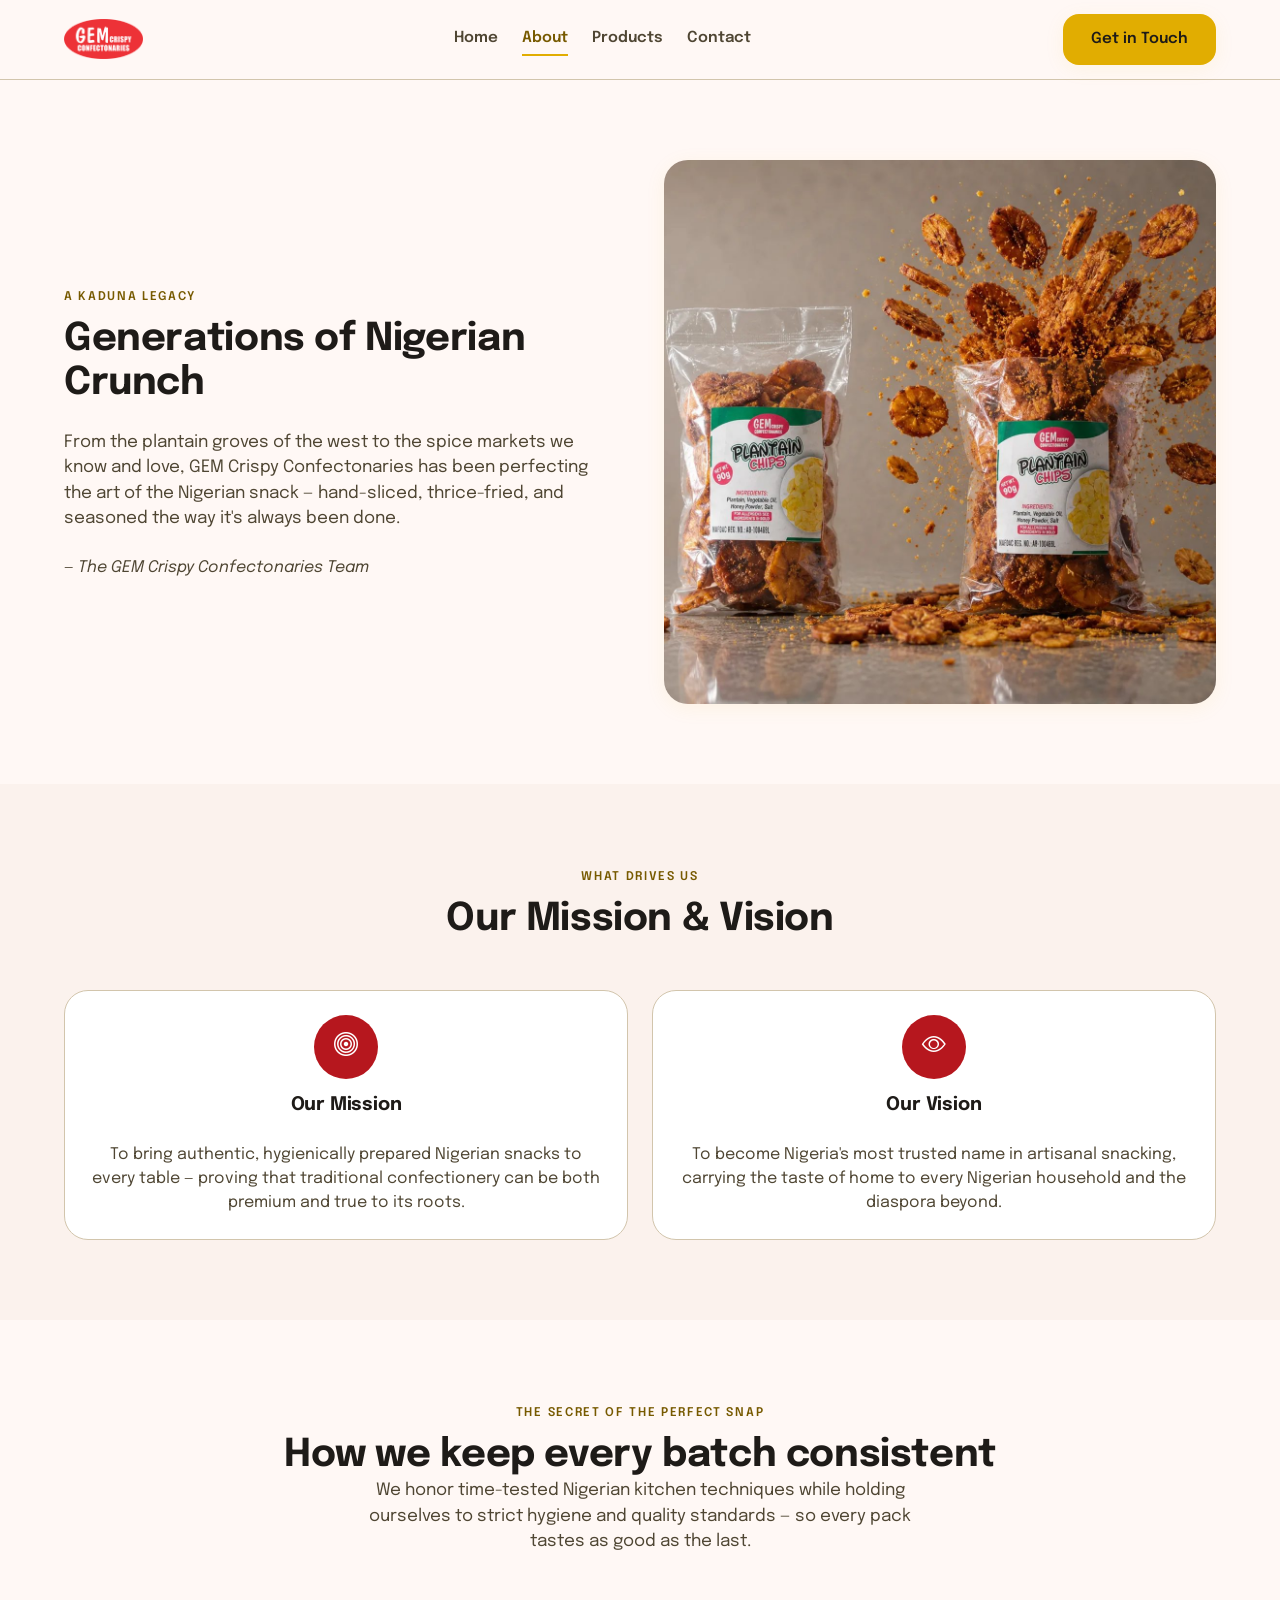
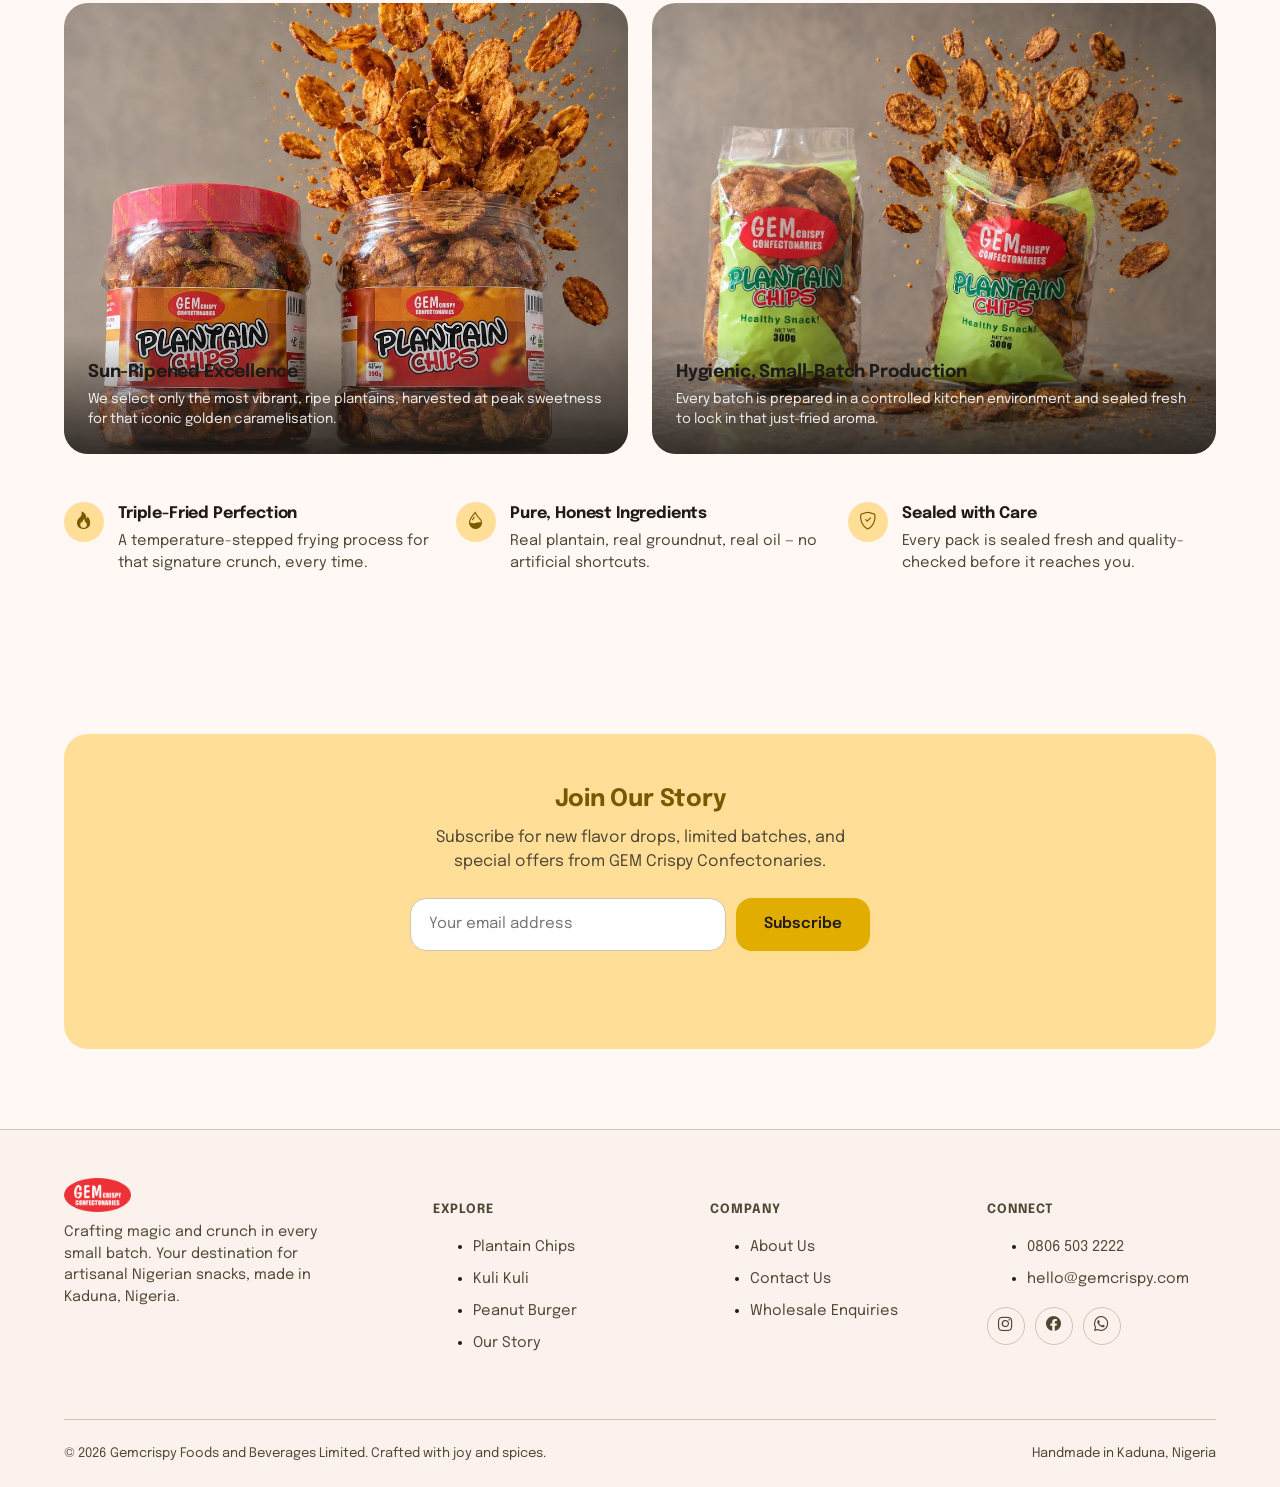
==== about.html @ a68d862b "Initial commit: GEM Crispy Confectonaries website" ====
<!DOCTYPE html>
<html lang="en">
<head>
<meta charset="UTF-8">
<meta name="viewport" content="width=device-width, initial-scale=1.0">
<title>About Us-GEM Crispy Confectonaries</title>
<meta name="description" content="Learn the story behind GEM Crispy Confectonaries — our heritage, our mission, and how we hand-craft authentic Nigerian snacks in Kaduna.">
<link rel="icon" type="image/png" sizes="32x32" href="assets/logo/favicon-32.png">
<link rel="icon" type="image/png" sizes="16x16" href="assets/logo/favicon-16.png">
<link rel="apple-touch-icon" sizes="180x180" href="assets/logo/favicon-180.png">
<link rel="stylesheet" href="https://cdn.jsdelivr.net/npm/bootstrap-icons@1.11.3/font/bootstrap-icons.min.css">
<link rel="stylesheet" href="css/styles.css">
</head>
<body>
<a href="#main" class="skip-link">Skip to content</a>

<!-- ============ HEADER ============ -->
<header class="site-header">
  <div class="container nav">
    <a href="index.html" class="nav-logo">
      <img src="assets/logo/gem-logo.png" alt="GEM Crispy Confectonaries logo">
      <span class="visually-hidden">GEM Crispy Confectonaries</span>
    </a>
    <nav class="nav-links" aria-label="Primary">
      <a href="index.html">Home</a>
      <a href="about.html" aria-current="page">About</a>
      <a href="products.html">Products</a>
      <a href="contact.html">Contact</a>
    </nav>
    <a href="contact.html" class="btn btn-primary nav-cta">Get in Touch</a>
    <button class="nav-toggle" data-nav-toggle aria-expanded="false" aria-controls="mobile-menu" aria-label="Open menu">
      <i class="bi bi-list" aria-hidden="true"></i>
    </button>
  </div>
  <div class="container">
    <nav class="mobile-menu" id="mobile-menu" data-mobile-menu aria-label="Mobile">
      <a href="index.html">Home</a>
      <a href="about.html" aria-current="page">About</a>
      <a href="products.html">Products</a>
      <a href="contact.html">Contact</a>
      <a href="contact.html" class="btn btn-primary btn-block">Get in Touch</a>
    </nav>
  </div>
</header>

<main id="main">

  <!-- ============ INTRO ============ -->
  <section>
    <div class="container two-col-media">
      <div>
        <p class="eyebrow">A Kaduna Legacy</p>
        <h1 class="section-title mb-md">Generations of Nigerian Crunch</h1>
        <p class="section-lead mb-md">From the plantain groves of the west to the spice markets we know and love, GEM Crispy Confectonaries has been perfecting the art of the Nigerian snack — hand-sliced, thrice-fried, and seasoned the way it's always been done.</p>
        <p style="font-style:italic; color:var(--color-text-variant);">— The GEM Crispy Confectonaries Team</p>
      </div>
      <img src="assets/products/plantain-chips-lifestyle.jpg" alt="GEM Plantain Chips packet styled with fresh plantain and kitchen ingredients" width="640" height="544" loading="lazy">
    </div>
  </section>

  <!-- ============ MISSION / VISION ============ -->
  <section class="bg-tint">
    <div class="container">
      <div class="section-header center mx-auto">
        <p class="eyebrow">What Drives Us</p>
        <h2 class="section-title">Our Mission &amp; Vision</h2>
      </div>
      <div class="grid grid-2">
        <div class="card" style="padding:var(--space-md); box-shadow:none;">
          <div class="badge-circle"><i class="bi bi-bullseye" aria-hidden="true"></i></div>
          <h3 class="text-center mb-md">Our Mission</h3>
          <p style="text-align:center; color:var(--color-text-variant);">To bring authentic, hygienically prepared Nigerian snacks to every table — proving that traditional confectionery can be both premium and true to its roots.</p>
        </div>
        <div class="card" style="padding:var(--space-md); box-shadow:none;">
          <div class="badge-circle"><i class="bi bi-eye" aria-hidden="true"></i></div>
          <h3 class="text-center mb-md">Our Vision</h3>
          <p style="text-align:center; color:var(--color-text-variant);">To become Nigeria's most trusted name in artisanal snacking, carrying the taste of home to every Nigerian household and the diaspora beyond.</p>
        </div>
      </div>
    </div>
  </section>

  <!-- ============ QUALITY / TRUST ============ -->
  <section>
    <div class="container">
      <div class="section-header center mx-auto">
        <p class="eyebrow">The Secret of the Perfect Snap</p>
        <h2 class="section-title">How we keep every batch consistent</h2>
        <p class="section-lead mx-auto">We honor time-tested Nigerian kitchen techniques while holding ourselves to strict hygiene and quality standards — so every pack tastes as good as the last.</p>
      </div>

      <div class="tile-grid">
        <div class="tile">
          <img src="assets/products/plantain-chips-family-jar-2.jpg" alt="Jar of GEM plantain chips" loading="lazy" width="500" height="400">
          <div class="tile-caption">
            <h4>Sun-Ripened Excellence</h4>
            <p>We select only the most vibrant, ripe plantains, harvested at peak sweetness for that iconic golden caramelisation.</p>
          </div>
        </div>
        <div class="tile">
          <img src="assets/products/plantain-chips-snack-pack-2.jpg" alt="Close-up of GEM plantain chips packaging" loading="lazy" width="500" height="400">
          <div class="tile-caption">
            <h4>Hygienic, Small-Batch Production</h4>
            <p>Every batch is prepared in a controlled kitchen environment and sealed fresh to lock in that just-fried aroma.</p>
          </div>
        </div>
      </div>

      <div class="grid grid-3 mt-lg">
        <div class="feature-item">
          <span class="feature-icon"><i class="bi bi-fire" aria-hidden="true"></i></span>
          <div>
            <h4>Triple-Fried Perfection</h4>
            <p>A temperature-stepped frying process for that signature crunch, every time.</p>
          </div>
        </div>
        <div class="feature-item">
          <span class="feature-icon"><i class="bi bi-droplet-half" aria-hidden="true"></i></span>
          <div>
            <h4>Pure, Honest Ingredients</h4>
            <p>Real plantain, real groundnut, real oil — no artificial shortcuts.</p>
          </div>
        </div>
        <div class="feature-item">
          <span class="feature-icon"><i class="bi bi-shield-check" aria-hidden="true"></i></span>
          <div>
            <h4>Sealed with Care</h4>
            <p>Every pack is sealed fresh and quality-checked before it reaches you.</p>
          </div>
        </div>
      </div>
    </div>
  </section>

  <!-- ============ NEWSLETTER ============ -->
  <section>
    <div class="newsletter-band">
      <h2>Join Our Story</h2>
      <p>Subscribe for new flavor drops, limited batches, and special offers from GEM Crispy Confectonaries.</p>
      <form class="newsletter-form" data-newsletter-form>
        <input type="email" class="field-input" placeholder="Your email address" required aria-label="Email address">
        <button type="submit" class="btn btn-primary">Subscribe</button>
      </form>
      <p class="form-note" data-form-note role="status" aria-live="polite"></p>
    </div>
  </section>

</main>

<!-- ============ FOOTER ============ -->
<footer class="site-footer">
  <div class="container">
    <div class="footer-grid">
      <div>
        <a href="index.html" class="footer-brand">
          <img src="assets/logo/gem-logo.png" alt="">
        </a>
        <p class="footer-desc">Crafting magic and crunch in every small batch. Your destination for artisanal Nigerian snacks, made in Kaduna, Nigeria.</p>
      </div>
      <div class="footer-col">
        <h5>Explore</h5>
        <ul>
          <li><a href="products.html">Plantain Chips</a></li>
          <li><a href="products.html">Kuli Kuli</a></li>
          <li><a href="products.html">Peanut Burger</a></li>
          <li><a href="about.html">Our Story</a></li>
        </ul>
      </div>
      <div class="footer-col">
        <h5>Company</h5>
        <ul>
          <li><a href="about.html">About Us</a></li>
          <li><a href="contact.html">Contact Us</a></li>
          <li><a href="contact.html">Wholesale Enquiries</a></li>
        </ul>
      </div>
      <div class="footer-col">
        <h5>Connect</h5>
        <ul>
          <li><a href="tel:08065032222">0806 503 2222</a></li>
          <li><a href="mailto:hello@gemcrispy.com">hello@gemcrispy.com</a></li>
        </ul>
        <div class="footer-socials">
          <a href="#" aria-label="Instagram"><i class="bi bi-instagram" aria-hidden="true"></i></a>
          <a href="#" aria-label="Facebook"><i class="bi bi-facebook" aria-hidden="true"></i></a>
          <a href="#" aria-label="WhatsApp"><i class="bi bi-whatsapp" aria-hidden="true"></i></a>
        </div>
      </div>
    </div>
    <div class="footer-bottom">
      <span>&copy; <span data-year>2026</span> Gemcrispy Foods and Beverages Limited. Crafted with joy and spices.</span>
      <span>Handmade in Kaduna, Nigeria</span>
    </div>
  </div>
</footer>

<script src="js/config.js"></script>
<script src="js/main.js"></script>
<script src="js/newsletter.js"></script>
</body>
</html>
---- css/styles.css ----
/* ============================================================
   GEM Crispy Confectionaries — Design System
   Font: Epilogue | Palette: Mustard / Rich Red / Warm Cream
   ============================================================ */

@import url('https://fonts.googleapis.com/css2?family=Epilogue:ital,wght@0,400;0,500;0,600;0,700;0,800;1,600&display=swap');

:root {
  /* Color tokens */
  --color-primary: #E1AD01;
  --color-primary-dark: #775A00;
  --color-primary-container: #FFDF98;
  --color-accent: #B6171E;
  --color-accent-dark: #93000A;
  --color-surface: #FFF8F5;
  --color-surface-dim: #E1D8D4;
  --color-surface-container-lowest: #FFFFFF;
  --color-surface-container-low: #FBF2ED;
  --color-surface-container: #F5ECE7;
  --color-surface-container-high: #EFE6E2;
  --color-text: #1E1B18;
  --color-text-variant: #4F4633;
  --color-outline: #817661;
  --color-outline-variant: #D2C5AC;
  --color-inverse-surface: #34302C;
  --color-inverse-on-surface: #F8EFEA;
  --color-error: #BA1A1A;
  --color-success: #2E7D32;

  /* Typography */
  --font-body: 'Epilogue', system-ui, -apple-system, sans-serif;

  /* Spacing (8px base scale) */
  --space-xs: 4px;
  --space-sm: 12px;
  --space-base: 8px;
  --space-md: 24px;
  --space-lg: 48px;
  --space-xl: 80px;
  --gutter: 24px;
  --margin-mobile: 16px;
  --margin-desktop: 64px;

  /* Radius */
  --radius-sm: 0.25rem;
  --radius: 0.5rem;
  --radius-md: 0.75rem;
  --radius-lg: 1rem;
  --radius-xl: 1.5rem;
  --radius-full: 9999px;

  /* Shadows */
  --shadow-1: 0 4px 20px rgba(225, 173, 1, 0.08);
  --shadow-2: 0 8px 30px rgba(30, 27, 24, 0.12);

  /* Layout */
  --max-width: 1280px;
}

/* ------------------------------------------------------------
   Reset
   ------------------------------------------------------------ */
*, *::before, *::after { box-sizing: border-box; }
html { scroll-behavior: smooth; }
body, h1, h2, h3, h4, p, figure, blockquote, dl, dd { margin: 0; }
ul[class], ol[class] { list-style: none; margin: 0; padding: 0; }
img, picture { max-width: 100%; display: block; }
input, button, textarea, select { font: inherit; color: inherit; }
button { cursor: pointer; }
a { color: inherit; text-decoration: none; }

@media (prefers-reduced-motion: reduce) {
  html { scroll-behavior: auto; }
  *, *::before, *::after {
    animation-duration: 0.01ms !important;
    animation-iteration-count: 1 !important;
    transition-duration: 0.01ms !important;
    scroll-behavior: auto !important;
  }
}

/* ------------------------------------------------------------
   Base
   ------------------------------------------------------------ */
body {
  font-family: var(--font-body);
  background: var(--color-surface);
  color: var(--color-text);
  line-height: 1.5;
  -webkit-font-smoothing: antialiased;
}

h1, h2, h3, h4 {
  font-family: var(--font-body);
  font-weight: 700;
  letter-spacing: -0.01em;
  color: var(--color-text);
}

.eyebrow {
  display: inline-block;
  font-size: 0.75rem;
  font-weight: 600;
  letter-spacing: 0.14em;
  text-transform: uppercase;
  color: var(--color-primary-dark);
  margin-bottom: var(--space-sm);
}

.section-title {
  font-size: clamp(1.75rem, 3vw, 2.5rem);
  line-height: 1.15;
}

.section-lead {
  font-size: 1.0625rem;
  color: var(--color-text-variant);
  max-width: 60ch;
}

.container {
  width: 100%;
  max-width: var(--max-width);
  margin-inline: auto;
  padding-inline: var(--margin-mobile);
}

@media (min-width: 900px) {
  .container { padding-inline: var(--margin-desktop); }
}

section {
  padding-block: var(--space-xl);
}

/* Skip link for keyboard users */
.skip-link {
  position: absolute;
  left: -9999px;
  top: 0;
  background: var(--color-text);
  color: #fff;
  padding: 12px 20px;
  z-index: 1000;
  border-radius: 0 0 var(--radius) 0;
}
.skip-link:focus {
  left: 0;
}

:focus-visible {
  outline: 3px solid var(--color-primary-dark);
  outline-offset: 2px;
}

/* ------------------------------------------------------------
   Buttons
   ------------------------------------------------------------ */
.btn {
  display: inline-flex;
  align-items: center;
  justify-content: center;
  gap: 8px;
  padding: 14px 28px;
  border-radius: var(--radius-lg);
  font-weight: 600;
  font-size: 0.95rem;
  border: none;
  transition: transform 0.15s ease, box-shadow 0.15s ease, background-color 0.15s ease;
  white-space: nowrap;
}
.btn:hover { transform: translateY(-2px); }
.btn:active { transform: translateY(0); }

.btn-primary {
  background: var(--color-primary);
  color: var(--color-text);
  box-shadow: var(--shadow-1);
}
.btn-primary:hover { box-shadow: 0 8px 24px rgba(225, 173, 1, 0.28); }

.btn-accent {
  background: var(--color-accent);
  color: #fff;
}
.btn-accent:hover { box-shadow: 0 8px 24px rgba(182, 23, 30, 0.28); }

.btn-outline {
  background: transparent;
  color: var(--color-text);
  border: 1.5px solid var(--color-outline-variant);
}
.btn-outline:hover { border-color: var(--color-primary-dark); background: var(--color-surface-container-low); }

.btn-block { width: 100%; }
.btn[disabled] { opacity: 0.6; cursor: not-allowed; transform: none !important; }

/* ------------------------------------------------------------
   Header / Navigation
   ------------------------------------------------------------ */
.site-header {
  position: sticky;
  top: 0;
  z-index: 100;
  background: rgba(255, 248, 245, 0.92);
  backdrop-filter: blur(8px);
  border-bottom: 1px solid var(--color-outline-variant);
}

.nav {
  display: flex;
  align-items: center;
  justify-content: space-between;
  padding-block: 14px;
}

.nav-logo {
  display: flex;
  align-items: center;
  gap: 10px;
  font-weight: 800;
  font-size: 1.15rem;
}
.nav-logo img { height: 40px; width: auto; }

.nav-links {
  display: none;
  align-items: center;
  gap: var(--space-md);
}

.nav-links a {
  font-weight: 600;
  font-size: 0.95rem;
  color: var(--color-text-variant);
  padding-block: 4px;
  border-bottom: 2px solid transparent;
  transition: color 0.15s ease, border-color 0.15s ease;
}
.nav-links a:hover,
.nav-links a[aria-current="page"] {
  color: var(--color-primary-dark);
  border-color: var(--color-primary);
}

.nav-cta { display: none; }

.nav-toggle {
  display: inline-flex;
  align-items: center;
  justify-content: center;
  width: 44px;
  height: 44px;
  border-radius: var(--radius);
  border: 1px solid var(--color-outline-variant);
  background: var(--color-surface-container-lowest);
  font-size: 1.25rem;
}

@media (min-width: 900px) {
  .nav-links { display: flex; }
  .nav-cta { display: inline-flex; }
  .nav-toggle { display: none; }
}

.mobile-menu {
  display: none;
  flex-direction: column;
  gap: 2px;
  padding-block: var(--space-sm);
  border-top: 1px solid var(--color-outline-variant);
}
.mobile-menu.is-open { display: flex; }
.mobile-menu a {
  padding: 12px 4px;
  font-weight: 600;
  color: var(--color-text-variant);
  border-bottom: 1px solid var(--color-surface-container-high);
}
.mobile-menu a[aria-current="page"] { color: var(--color-primary-dark); }
.mobile-menu .btn { margin-top: var(--space-sm); }

@media (min-width: 900px) {
  .mobile-menu { display: none !important; }
}

/* ------------------------------------------------------------
   Hero
   ------------------------------------------------------------ */
.hero {
  background: var(--color-primary);
  padding-block: var(--space-xl);
  overflow: hidden;
}

.hero-grid {
  display: grid;
  gap: var(--space-lg);
  align-items: center;
}

@media (min-width: 900px) {
  .hero-grid { grid-template-columns: 1fr 1fr; }
}

.hero-eyebrow {
  font-size: 0.75rem;
  font-weight: 700;
  letter-spacing: 0.14em;
  text-transform: uppercase;
  color: var(--color-text);
  opacity: 0.7;
  margin-bottom: var(--space-sm);
}

.hero h1 {
  font-size: clamp(2.25rem, 5vw, 3.25rem);
  line-height: 1.1;
  margin-bottom: var(--space-md);
}

.hero h1 em {
  font-style: italic;
  color: var(--color-accent);
}

.hero p {
  font-size: 1.05rem;
  color: var(--color-text);
  opacity: 0.85;
  max-width: 46ch;
  margin-bottom: var(--space-md);
}

.hero-actions {
  display: flex;
  flex-wrap: wrap;
  gap: 14px;
}

.hero-image-wrap {
  position: relative;
  border-radius: var(--radius-xl);
  overflow: hidden;
  box-shadow: var(--shadow-2);
}
.hero-image-wrap img { width: 100%; height: 100%; object-fit: cover; aspect-ratio: 4/3.2; transition: opacity 0.35s ease; }

.hero-badge {
  position: absolute;
  bottom: var(--space-md);
  left: var(--space-md);
  background: rgba(255,248,245,0.95);
  padding: 10px 16px;
  border-radius: var(--radius);
  font-size: 0.8rem;
  font-weight: 600;
}
.hero-badge span { display: block; }
.hero-badge [data-hero-badge-eyebrow] { font-size: 0.65rem; text-transform: uppercase; letter-spacing: 0.08em; color: var(--color-accent); font-weight: 700; margin-bottom: 2px; }
.hero-badge [data-hero-badge-title] { transition: opacity 0.2s ease; }

.hero-dots {
  position: absolute;
  bottom: var(--space-md);
  right: var(--space-md);
  display: flex;
  gap: 6px;
}
.hero-dots .carousel-dot { background: rgba(255,248,245,0.55); }
.hero-dots .carousel-dot:hover { background: rgba(255,248,245,0.85); }
.hero-dots .carousel-dot.is-active { background: var(--color-surface-container-lowest); transform: scale(1.3); }

/* Page header (for non-home pages) */
.page-hero {
  background: var(--color-surface-container-low);
  text-align: center;
  padding-block: var(--space-xl) var(--space-lg);
}
.page-hero .eyebrow { display: block; }
.page-hero h1 { font-size: clamp(2rem, 4vw, 3rem); margin-bottom: var(--space-sm); }
.page-hero p { max-width: 60ch; margin-inline: auto; color: var(--color-text-variant); font-size: 1.05rem; }

.page-hero.hero-tinted {
  background: var(--color-primary);
}
.page-hero.hero-tinted h1, .page-hero.hero-tinted p { color: var(--color-text); }
.page-hero.hero-tinted .eyebrow { color: var(--color-inverse-surface); opacity: 0.7; }

/* ------------------------------------------------------------
   Cards — Products / Features
   ------------------------------------------------------------ */
.grid {
  display: grid;
  gap: var(--gutter);
}
.grid-3 { grid-template-columns: repeat(1, 1fr); }
.grid-2 { grid-template-columns: repeat(1, 1fr); }
@media (min-width: 700px) {
  .grid-3 { grid-template-columns: repeat(2, 1fr); }
  .grid-2 { grid-template-columns: repeat(2, 1fr); }
}
@media (min-width: 980px) {
  .grid-3 { grid-template-columns: repeat(3, 1fr); }
}

.card {
  background: var(--color-surface-container-lowest);
  border: 1px solid var(--color-outline-variant);
  border-radius: var(--radius-xl);
  overflow: hidden;
  box-shadow: var(--shadow-1);
  display: flex;
  flex-direction: column;
  transition: transform 0.2s ease, box-shadow 0.2s ease;
}
.card:hover { transform: translateY(-4px); box-shadow: var(--shadow-2); }

.card-media {
  position: relative;
  aspect-ratio: 4/3;
  overflow: hidden;
  background: var(--color-surface-container);
}
.card-media img { width: 100%; height: 100%; object-fit: cover; }

.card-tag {
  position: absolute;
  top: 14px;
  left: 14px;
  background: var(--color-accent);
  color: #fff;
  font-size: 0.65rem;
  font-weight: 700;
  letter-spacing: 0.06em;
  text-transform: uppercase;
  padding: 6px 12px;
  border-radius: var(--radius-full);
}

.card-body {
  padding: var(--space-md);
  display: flex;
  flex-direction: column;
  gap: 8px;
  flex: 1;
}
.card-body h3 { font-size: 1.15rem; }
.card-body p { color: var(--color-text-variant); font-size: 0.95rem; flex: 1; }

.card-footer {
  display: flex;
  align-items: center;
  justify-content: space-between;
  margin-top: 8px;
}
.card-weight {
  font-size: 0.75rem;
  font-weight: 700;
  letter-spacing: 0.05em;
  text-transform: uppercase;
  color: var(--color-primary-dark);
  background: var(--color-primary-container);
  padding: 4px 10px;
  border-radius: var(--radius-full);
}

/* Filter chips (Products page) */
.chip-row {
  display: flex;
  flex-wrap: wrap;
  gap: 10px;
}
.chip {
  padding: 10px 18px;
  border-radius: var(--radius-full);
  border: 1px solid var(--color-outline-variant);
  background: var(--color-surface-container-lowest);
  font-weight: 600;
  font-size: 0.85rem;
  color: var(--color-text-variant);
  transition: background 0.15s ease, color 0.15s ease, border-color 0.15s ease;
}
.chip:hover { border-color: var(--color-primary-dark); }
.chip.is-active {
  background: var(--color-primary-dark);
  color: #fff;
  border-color: var(--color-primary-dark);
}

/* Feature list (About page) */
.feature-list {
  display: grid;
  gap: var(--space-md);
}
.feature-item {
  display: flex;
  gap: 14px;
}
.feature-icon {
  flex-shrink: 0;
  width: 40px;
  height: 40px;
  border-radius: 50%;
  background: var(--color-primary-container);
  color: var(--color-primary-dark);
  display: flex;
  align-items: center;
  justify-content: center;
  font-size: 1.1rem;
}
.feature-item h4 { font-size: 1rem; margin-bottom: 4px; }
.feature-item p { font-size: 0.92rem; color: var(--color-text-variant); }

/* Custom golden bullets */
.gold-list { display: grid; gap: 10px; }
.gold-list li { display: flex; align-items: flex-start; gap: 12px; font-size: 0.95rem; color: var(--color-text-variant); }
.gold-list li::before {
  content: '';
  flex-shrink: 0;
  width: 8px;
  height: 8px;
  margin-top: 8px;
  border-radius: 50%;
  background: var(--color-primary);
}

/* ------------------------------------------------------------
   Testimonials
   ------------------------------------------------------------ */
.testimonial-grid {
  display: grid;
  gap: var(--space-md);
  align-items: center;
}
@media (min-width: 900px) {
  .testimonial-grid { grid-template-columns: 1fr 1.2fr 1fr; }
}
.testimonial-card {
  background: var(--color-surface-container-low);
  border-radius: var(--radius-xl);
  padding: var(--space-md);
}
.testimonial-card.is-featured {
  background: var(--color-accent);
  color: #fff;
  padding: var(--space-lg) var(--space-md);
  font-size: 1.15rem;
  font-weight: 600;
  line-height: 1.4;
}
.testimonial-card.is-featured .quote-mark { font-size: 2rem; opacity: 0.6; display: block; margin-bottom: 8px; }
.stars { color: var(--color-primary); letter-spacing: 2px; margin-bottom: 10px; }
.testimonial-author { display: flex; align-items: center; gap: 10px; margin-top: var(--space-md); }
.avatar-dot { width: 34px; height: 34px; border-radius: 50%; background: var(--color-primary-container); }
.testimonial-author strong { display: block; font-size: 0.9rem; }
.testimonial-author span { font-size: 0.8rem; opacity: 0.75; }

/* ------------------------------------------------------------
   Newsletter band
   ------------------------------------------------------------ */
.newsletter-band {
  background: var(--color-primary-container);
  border-radius: var(--radius-xl);
  padding: var(--space-lg) var(--space-md);
  text-align: center;
  margin-inline: var(--margin-mobile);
}
@media (min-width: 900px) {
  .newsletter-band { margin-inline: var(--margin-desktop); }
}
.newsletter-band h2 { color: var(--color-primary-dark); margin-bottom: 8px; }
.newsletter-band p { color: var(--color-text-variant); max-width: 50ch; margin-inline: auto; margin-bottom: var(--space-md); }

.newsletter-form {
  display: flex;
  flex-direction: column;
  gap: 10px;
  max-width: 460px;
  margin-inline: auto;
}
@media (min-width: 560px) {
  .newsletter-form { flex-direction: row; }
}

.field-input {
  width: 100%;
  padding: 14px 18px;
  border-radius: var(--radius-lg);
  border: 1px solid var(--color-outline-variant);
  background: var(--color-surface-container-lowest);
  font-size: 0.95rem;
}
.field-input:focus-visible { outline: 2px solid var(--color-primary-dark); }

.form-note {
  margin-top: 10px;
  font-size: 0.85rem;
  min-height: 1.2em;
}
.form-note.is-success { color: var(--color-success); }
.form-note.is-error { color: var(--color-error); }

/* ------------------------------------------------------------
   Forms — Contact / Enquiry
   ------------------------------------------------------------ */
.form-card {
  background: var(--color-surface-container-lowest);
  border: 1px solid var(--color-outline-variant);
  border-radius: var(--radius-xl);
  padding: var(--space-md);
  box-shadow: var(--shadow-1);
}

.form-grid {
  display: grid;
  gap: var(--space-md);
}
@media (min-width: 640px) {
  .form-grid.two-col { grid-template-columns: 1fr 1fr; }
}

.field {
  display: flex;
  flex-direction: column;
  gap: 6px;
}
.field label {
  font-size: 0.85rem;
  font-weight: 600;
  color: var(--color-text-variant);
}
.field textarea {
  padding: 14px 18px;
  border-radius: var(--radius);
  border: 1px solid var(--color-outline-variant);
  background: var(--color-surface-container-lowest);
  min-height: 140px;
  resize: vertical;
  font-size: 0.95rem;
}
.field input,
.field select {
  padding: 14px 18px;
  border-radius: var(--radius);
  border: 1px solid var(--color-outline-variant);
  background: var(--color-surface-container-lowest);
  font-size: 0.95rem;
}
.field input:focus-visible,
.field select:focus-visible,
.field textarea:focus-visible {
  outline: 2px solid var(--color-primary);
  outline-offset: 1px;
}
.field-error {
  font-size: 0.8rem;
  color: var(--color-error);
  min-height: 1.1em;
}

/* ------------------------------------------------------------
   Contact info list
   ------------------------------------------------------------ */
.info-block { display: flex; flex-direction: column; gap: var(--space-md); }
.info-row { display: flex; gap: 14px; align-items: flex-start; }
.info-icon {
  flex-shrink: 0;
  width: 44px;
  height: 44px;
  border-radius: 50%;
  background: var(--color-primary);
  color: var(--color-text);
  display: flex;
  align-items: center;
  justify-content: center;
  font-size: 1.15rem;
}
.info-row h4 { font-size: 0.8rem; text-transform: uppercase; letter-spacing: 0.06em; color: var(--color-text-variant); margin-bottom: 4px; }
.info-row p, .info-row a { font-weight: 700; font-size: 1rem; }

#map {
  width: 100%;
  height: 340px;
  border-radius: var(--radius-xl);
  border: 1px solid var(--color-outline-variant);
  z-index: 0;
}

/* ------------------------------------------------------------
   Footer
   ------------------------------------------------------------ */
.site-footer {
  background: var(--color-surface-container-low);
  border-top: 1px solid var(--color-outline-variant);
  padding-block: var(--space-lg) var(--space-md);
}
.footer-grid {
  display: grid;
  gap: var(--space-lg);
}
@media (min-width: 720px) {
  .footer-grid { grid-template-columns: 1.4fr 1fr 1fr 1fr; }
}
.footer-brand { display: flex; align-items: center; gap: 10px; font-weight: 800; margin-bottom: 10px; }
.footer-brand img { height: 34px; }
.footer-col h5 { font-size: 0.8rem; text-transform: uppercase; letter-spacing: 0.08em; color: var(--color-text-variant); margin-bottom: var(--space-sm); }
.footer-col ul { display: grid; gap: 8px; }
.footer-col a { font-size: 0.92rem; color: var(--color-text-variant); }
.footer-col a:hover { color: var(--color-primary-dark); }
.footer-desc { font-size: 0.9rem; color: var(--color-text-variant); max-width: 32ch; }
.footer-socials { display: flex; gap: 10px; margin-top: var(--space-sm); }
.footer-socials a {
  width: 38px; height: 38px;
  display: flex; align-items: center; justify-content: center;
  border-radius: 50%;
  border: 1px solid var(--color-outline-variant);
}
.footer-socials a:hover { background: var(--color-primary-container); border-color: var(--color-primary-dark); }
.footer-bottom {
  border-top: 1px solid var(--color-outline-variant);
  margin-top: var(--space-lg);
  padding-top: var(--space-md);
  display: flex;
  flex-wrap: wrap;
  gap: 10px;
  justify-content: space-between;
  font-size: 0.82rem;
  color: var(--color-text-variant);
}

/* ------------------------------------------------------------
   Utility
   ------------------------------------------------------------ */
.text-center { text-align: center; }
.mx-auto { margin-inline: auto; }
.mt-lg { margin-top: var(--space-lg); }
.mb-md { margin-bottom: var(--space-md); }
.stack-md { display: grid; gap: var(--space-md); }
.stack-sm { display: grid; gap: var(--space-sm); }
.visually-hidden {
  position: absolute !important;
  width: 1px; height: 1px;
  overflow: hidden;
  clip: rect(0 0 0 0);
  white-space: nowrap;
}

.section-header { max-width: 720px; margin-bottom: var(--space-lg); }
.section-header.center { margin-inline: auto; text-align: center; }
.section-header-split {
  display: flex;
  flex-wrap: wrap;
  gap: var(--space-md);
  justify-content: space-between;
  align-items: flex-end;
  margin-bottom: var(--space-lg);
}

.bg-tint { background: var(--color-surface-container-low); }
.bg-accent-soft { background: var(--color-surface-container); }

.two-col-media {
  display: grid;
  gap: var(--space-md);
}
@media (min-width: 860px) {
  .two-col-media { grid-template-columns: 1fr 1fr; align-items: center; gap: var(--space-lg); }
}
.two-col-media img {
  border-radius: var(--radius-xl);
  box-shadow: var(--shadow-1);
  width: 100%;
  aspect-ratio: 4/3.4;
  object-fit: cover;
}
.two-col-media.reverse { direction: rtl; }
.two-col-media.reverse > * { direction: ltr; }

.tile-grid {
  display: grid;
  gap: var(--space-md);
}
@media (min-width: 720px) {
  .tile-grid { grid-template-columns: repeat(2, 1fr); }
}
.tile {
  position: relative;
  border-radius: var(--radius-xl);
  overflow: hidden;
  aspect-ratio: 5/4;
}
.tile img { width: 100%; height: 100%; object-fit: cover; }
.tile-caption {
  position: absolute;
  inset: auto 0 0 0;
  padding: var(--space-md);
  background: linear-gradient(0deg, rgba(30,27,24,0.82), rgba(30,27,24,0));
  color: #fff;
}
.tile-caption h4 { font-size: 1.1rem; margin-bottom: 4px; }
.tile-caption p { font-size: 0.85rem; opacity: 0.9; }

/* ------------------------------------------------------------
   Product Carousel (Home page)
   ------------------------------------------------------------ */
.carousel {
  position: relative;
}

.carousel-viewport {
  overflow: hidden;
  border-radius: var(--radius-xl);
}

.carousel-track {
  display: flex;
  will-change: transform;
  transition: transform 0.5s cubic-bezier(0.4, 0.0, 0.2, 1);
}

.carousel-slide {
  flex: 0 0 100%;
  min-width: 0;
  padding-right: var(--gutter);
}

@media (min-width: 700px) {
  .carousel-slide { flex: 0 0 50%; }
}
@media (min-width: 980px) {
  .carousel-slide { flex: 0 0 33.3333%; }
}

.carousel-slide .card { height: 100%; }

.carousel-controls {
  display: flex;
  align-items: center;
  justify-content: center;
  gap: var(--space-md);
  margin-top: var(--space-md);
}

.carousel-btn {
  display: inline-flex;
  align-items: center;
  justify-content: center;
  width: 46px;
  height: 46px;
  border-radius: 50%;
  border: 1px solid var(--color-outline-variant);
  background: var(--color-surface-container-lowest);
  font-size: 1.1rem;
  color: var(--color-text);
  transition: background 0.15s ease, border-color 0.15s ease, transform 0.15s ease;
  flex-shrink: 0;
}
.carousel-btn:hover {
  background: var(--color-primary);
  border-color: var(--color-primary);
  transform: translateY(-1px);
}

.carousel-dots {
  display: flex;
  align-items: center;
  gap: 8px;
}

.carousel-dot {
  width: 9px;
  height: 9px;
  border-radius: 50%;
  background: var(--color-outline-variant);
  border: none;
  padding: 0;
  transition: background 0.2s ease, transform 0.2s ease;
}
.carousel-dot:hover { background: var(--color-primary-dark); }
.carousel-dot.is-active {
  background: var(--color-primary-dark);
  transform: scale(1.3);
}

.badge-circle {
  width: 64px; height: 64px;
  border-radius: 50%;
  background: var(--color-accent);
  color: #fff;
  display: flex; align-items: center; justify-content: center;
  font-size: 1.5rem;
  margin-inline: auto;
  margin-bottom: var(--space-sm);
}
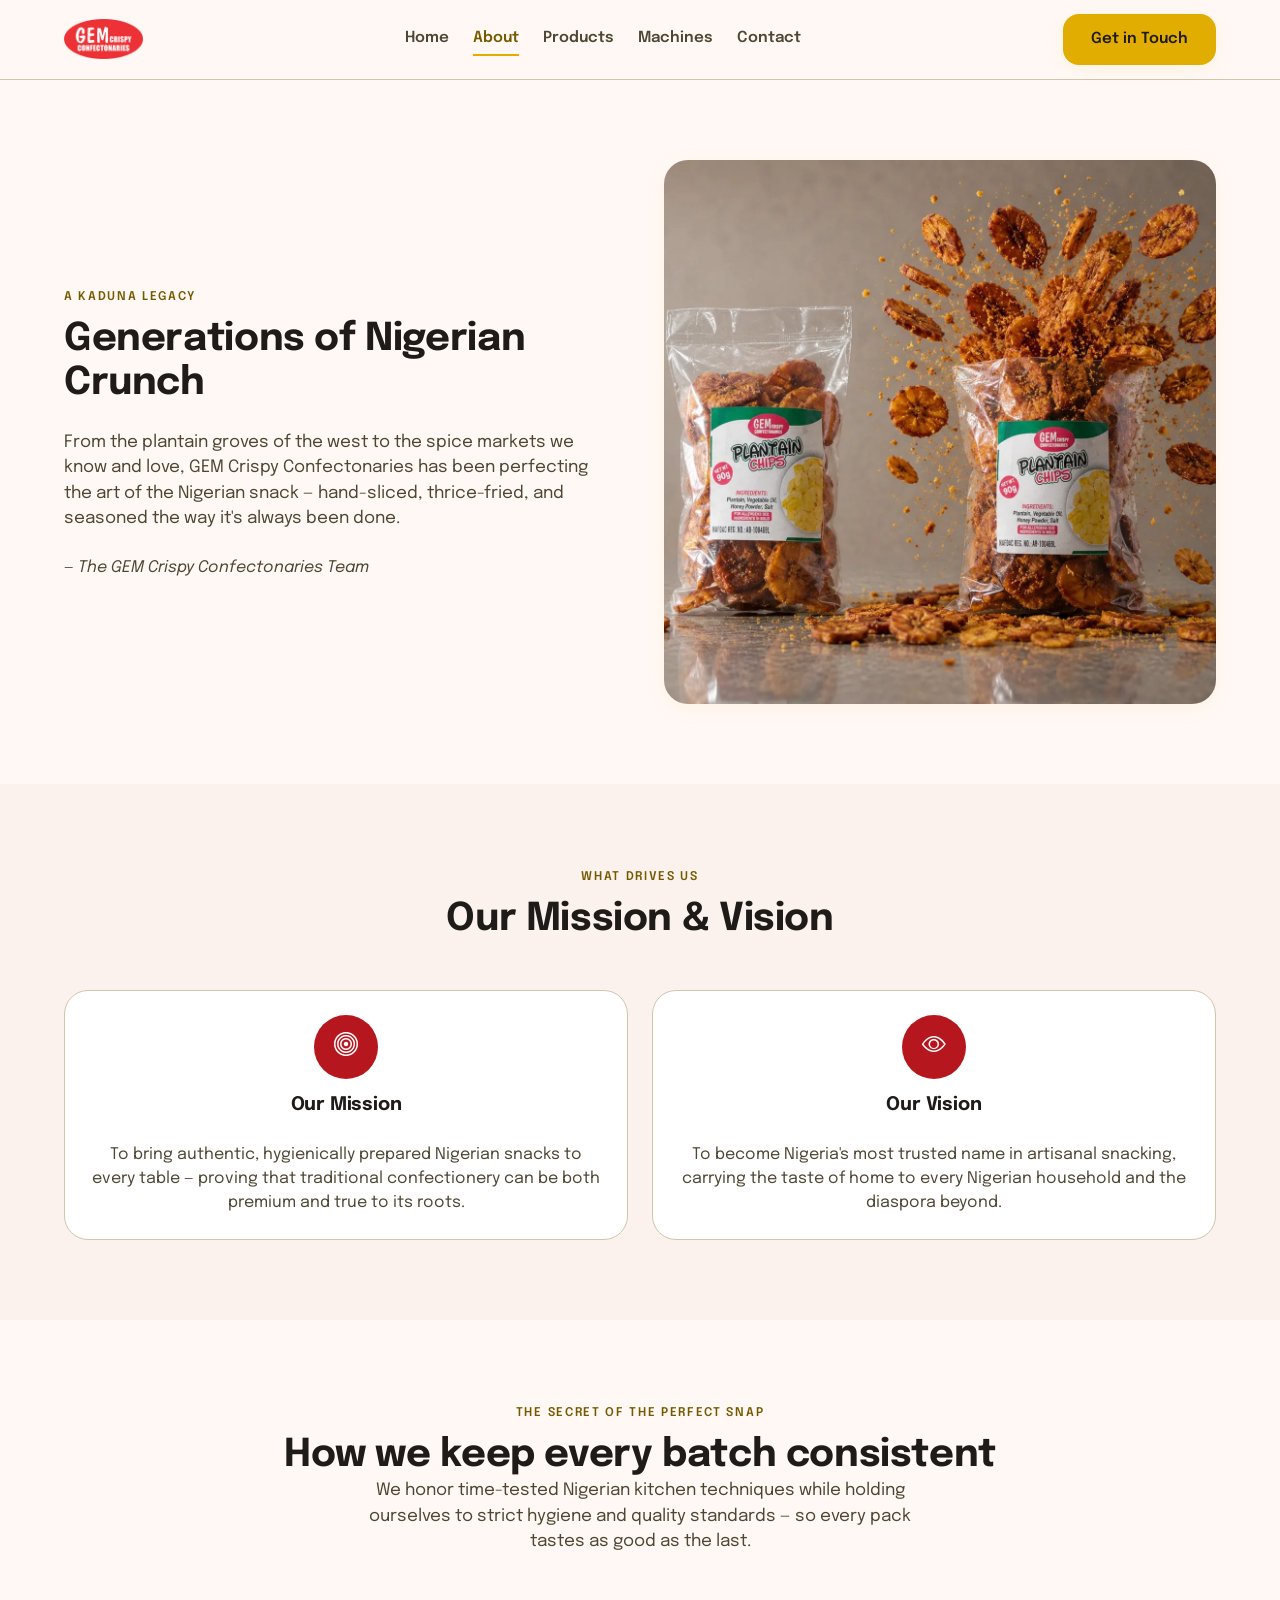
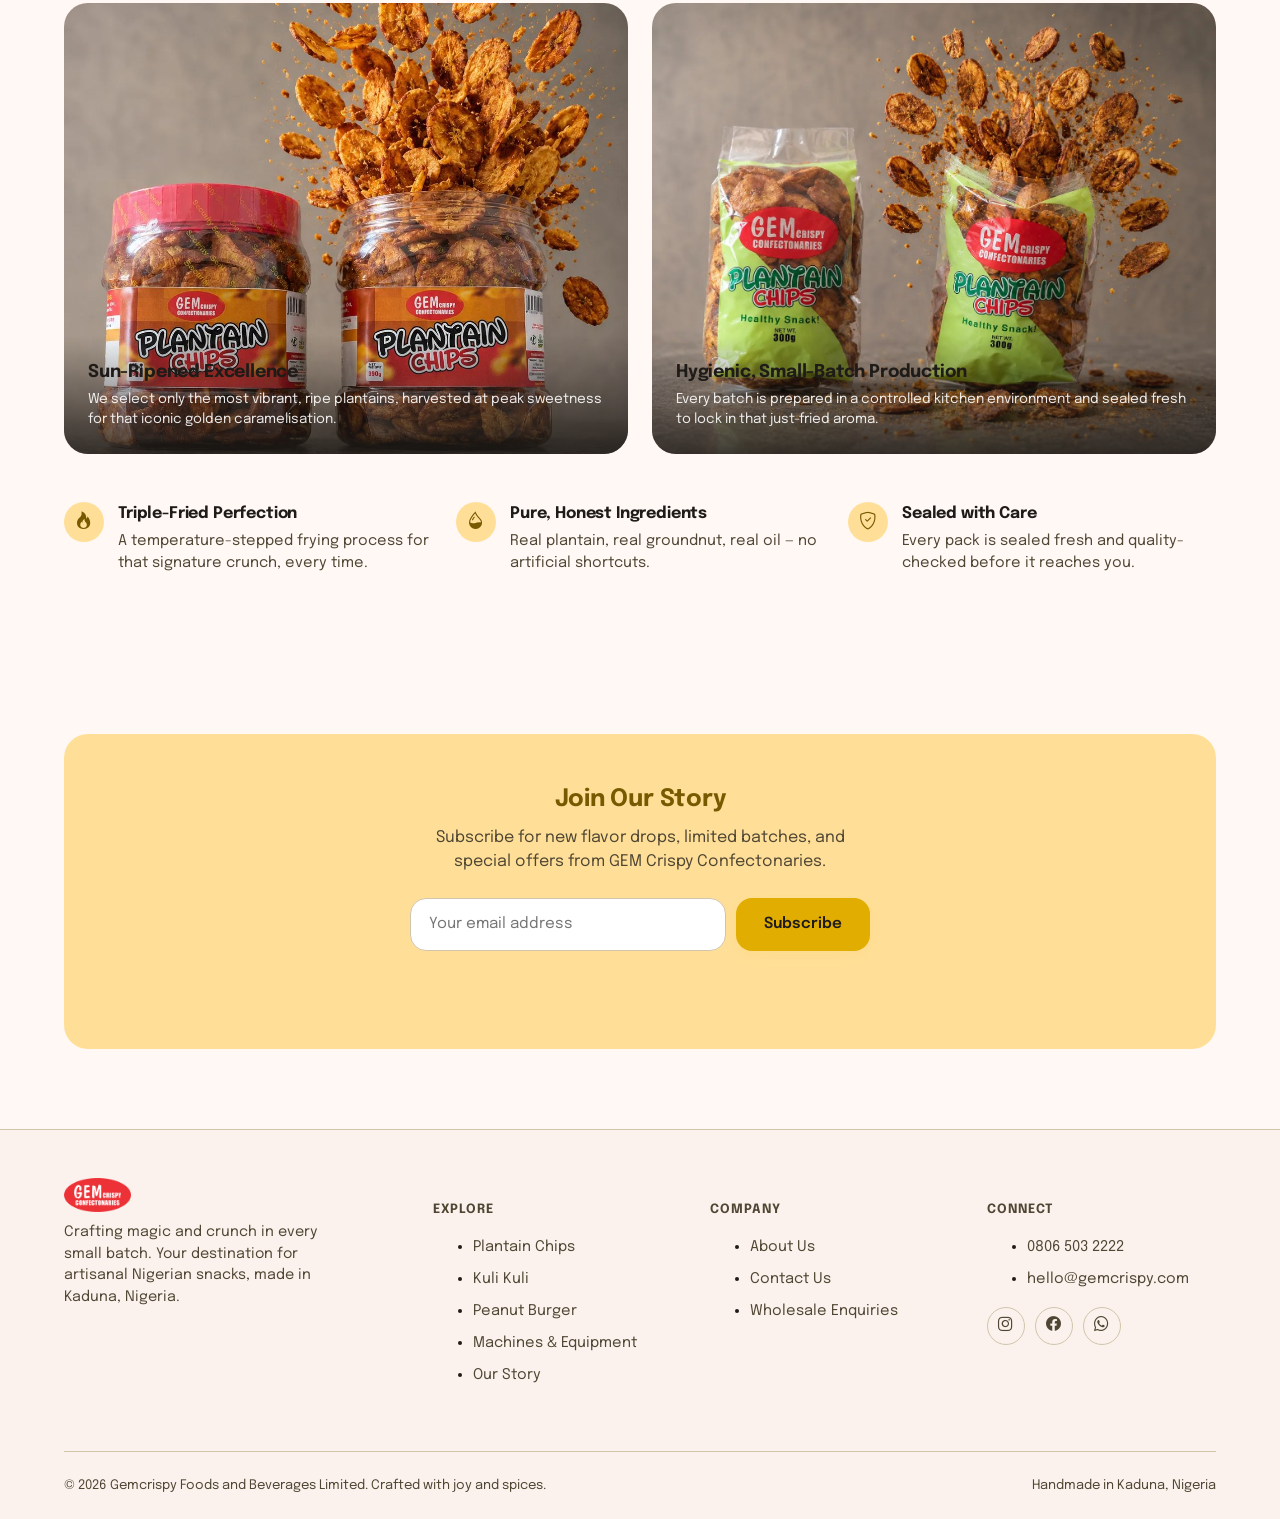
==== commit 76b3425e: "Add Machines & Equipment page" ====
--- a/about.html
+++ b/about.html
@@ -3,7 +3,7 @@
 <head>
 <meta charset="UTF-8">
 <meta name="viewport" content="width=device-width, initial-scale=1.0">
-<title>About Us-GEM Crispy Confectonaries</title>
+<title>About Us | GEM Crispy Confectonaries</title>
 <meta name="description" content="Learn the story behind GEM Crispy Confectonaries — our heritage, our mission, and how we hand-craft authentic Nigerian snacks in Kaduna.">
 <link rel="icon" type="image/png" sizes="32x32" href="assets/logo/favicon-32.png">
 <link rel="icon" type="image/png" sizes="16x16" href="assets/logo/favicon-16.png">
@@ -25,6 +25,7 @@
       <a href="index.html">Home</a>
       <a href="about.html" aria-current="page">About</a>
       <a href="products.html">Products</a>
+      <a href="machines.html">Machines</a>
       <a href="contact.html">Contact</a>
     </nav>
     <a href="contact.html" class="btn btn-primary nav-cta">Get in Touch</a>
@@ -37,6 +38,7 @@
       <a href="index.html">Home</a>
       <a href="about.html" aria-current="page">About</a>
       <a href="products.html">Products</a>
+      <a href="machines.html">Machines</a>
       <a href="contact.html">Contact</a>
       <a href="contact.html" class="btn btn-primary btn-block">Get in Touch</a>
     </nav>
@@ -163,6 +165,7 @@
           <li><a href="products.html">Plantain Chips</a></li>
           <li><a href="products.html">Kuli Kuli</a></li>
           <li><a href="products.html">Peanut Burger</a></li>
+          <li><a href="machines.html">Machines &amp; Equipment</a></li>
           <li><a href="about.html">Our Story</a></li>
         </ul>
       </div>
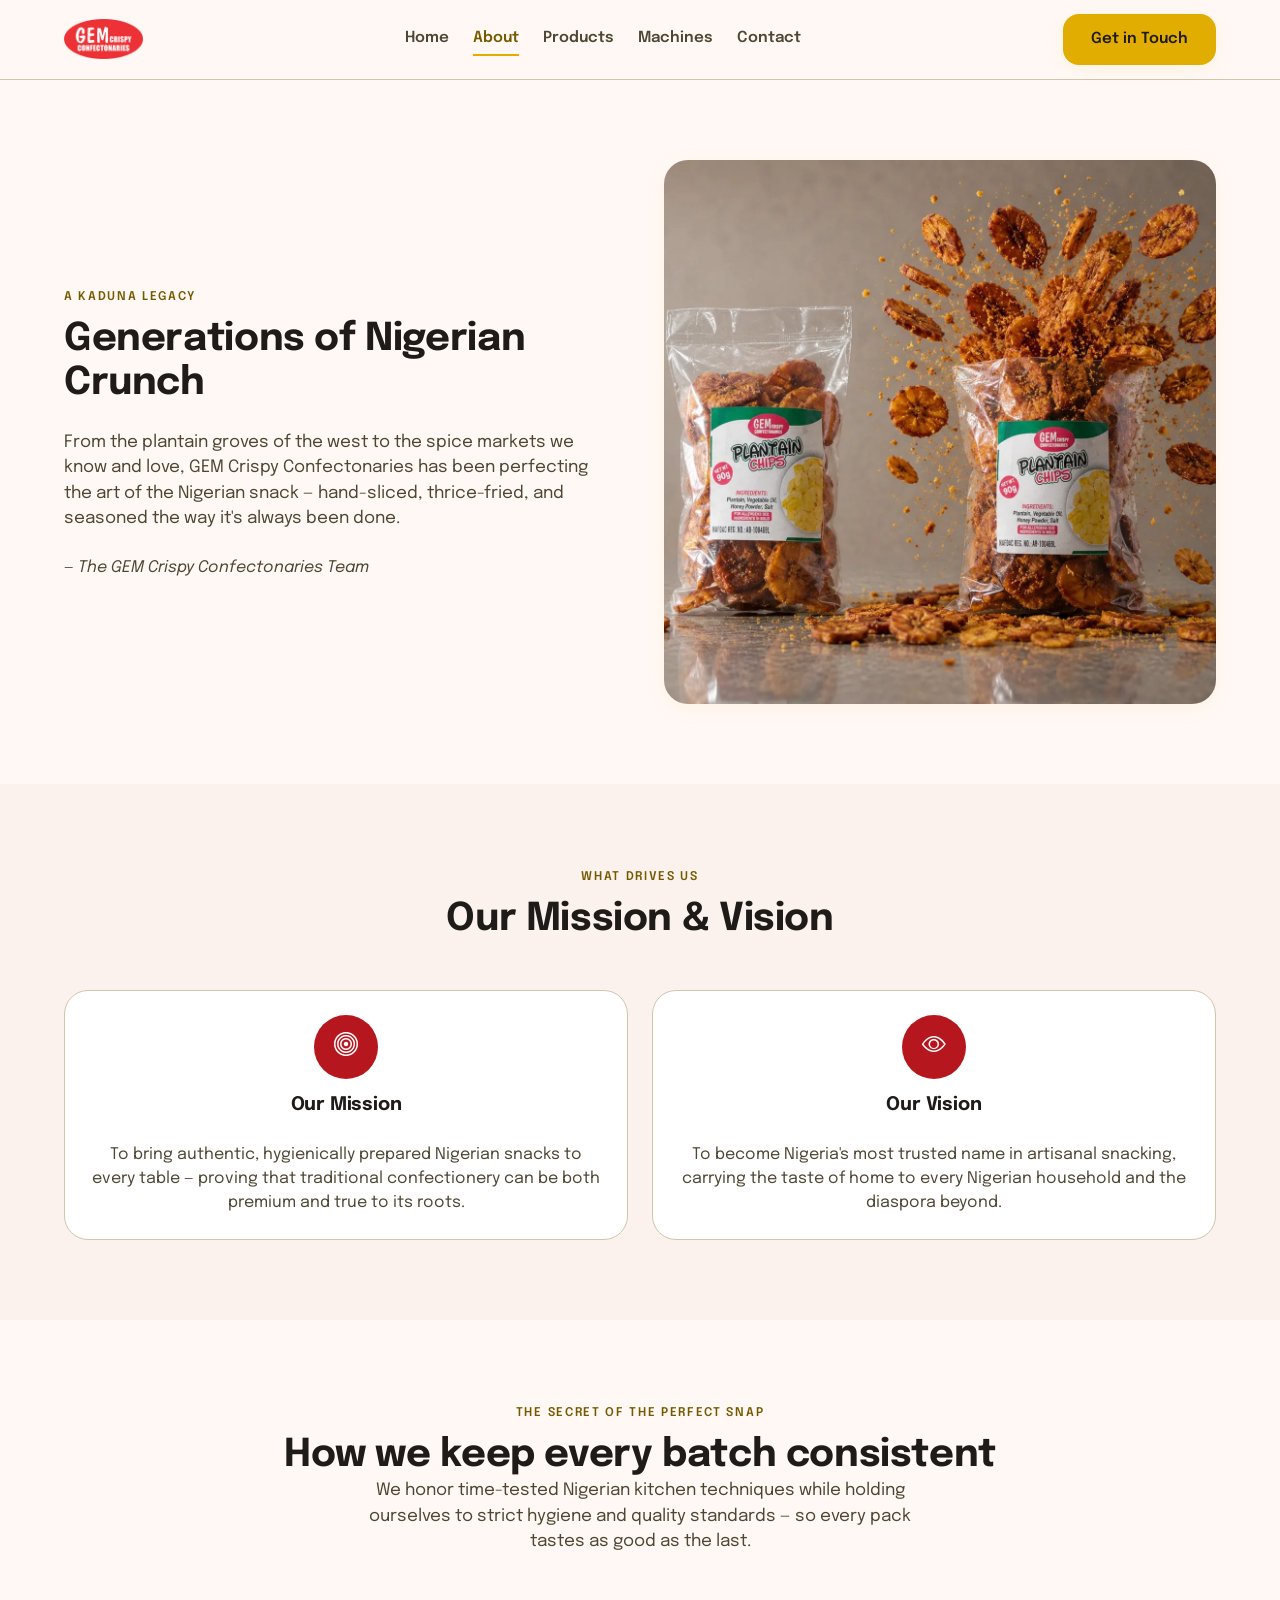
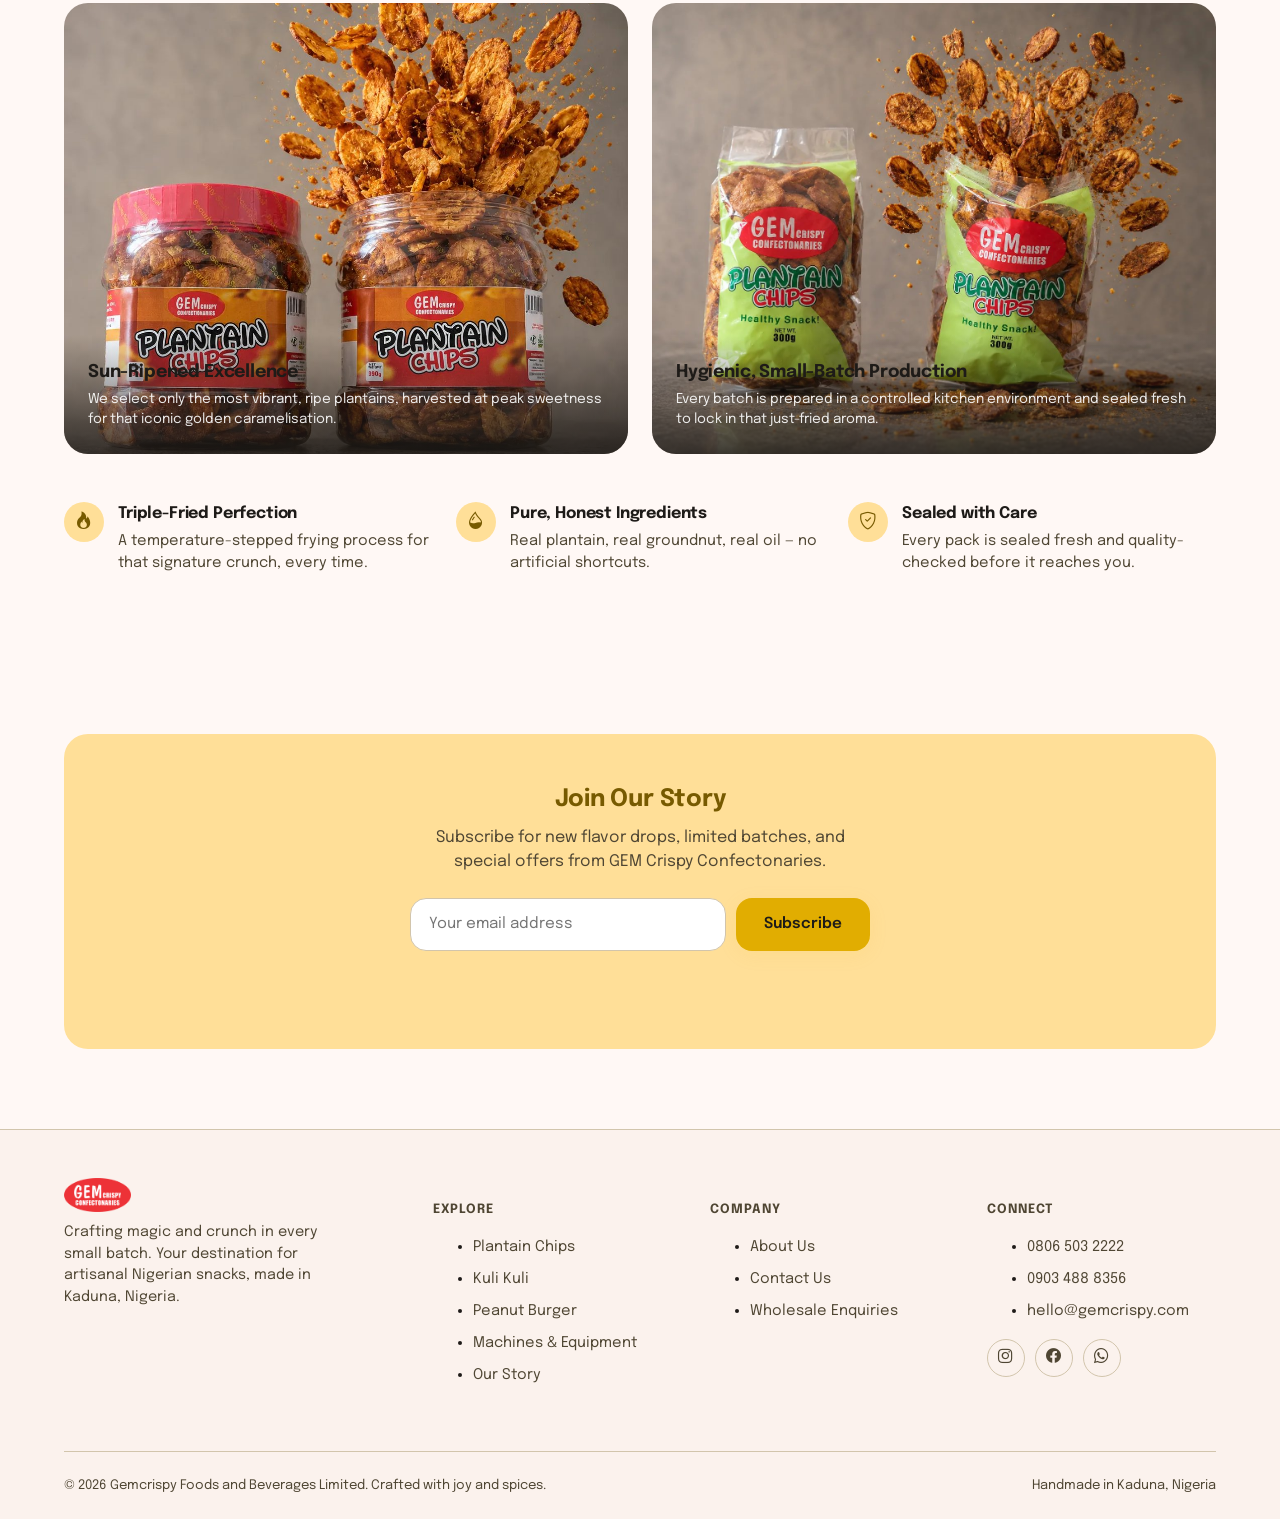
==== commit 4aba190f: "Switch enquiries to WhatsApp, simplify tags, trim hero carousel to snacks" ====
--- a/about.html
+++ b/about.html
@@ -181,6 +181,7 @@
         <h5>Connect</h5>
         <ul>
           <li><a href="tel:08065032222">0806 503 2222</a></li>
+          <li><a href="tel:09034888356">0903 488 8356</a></li>
           <li><a href="mailto:hello@gemcrispy.com">hello@gemcrispy.com</a></li>
         </ul>
         <div class="footer-socials">
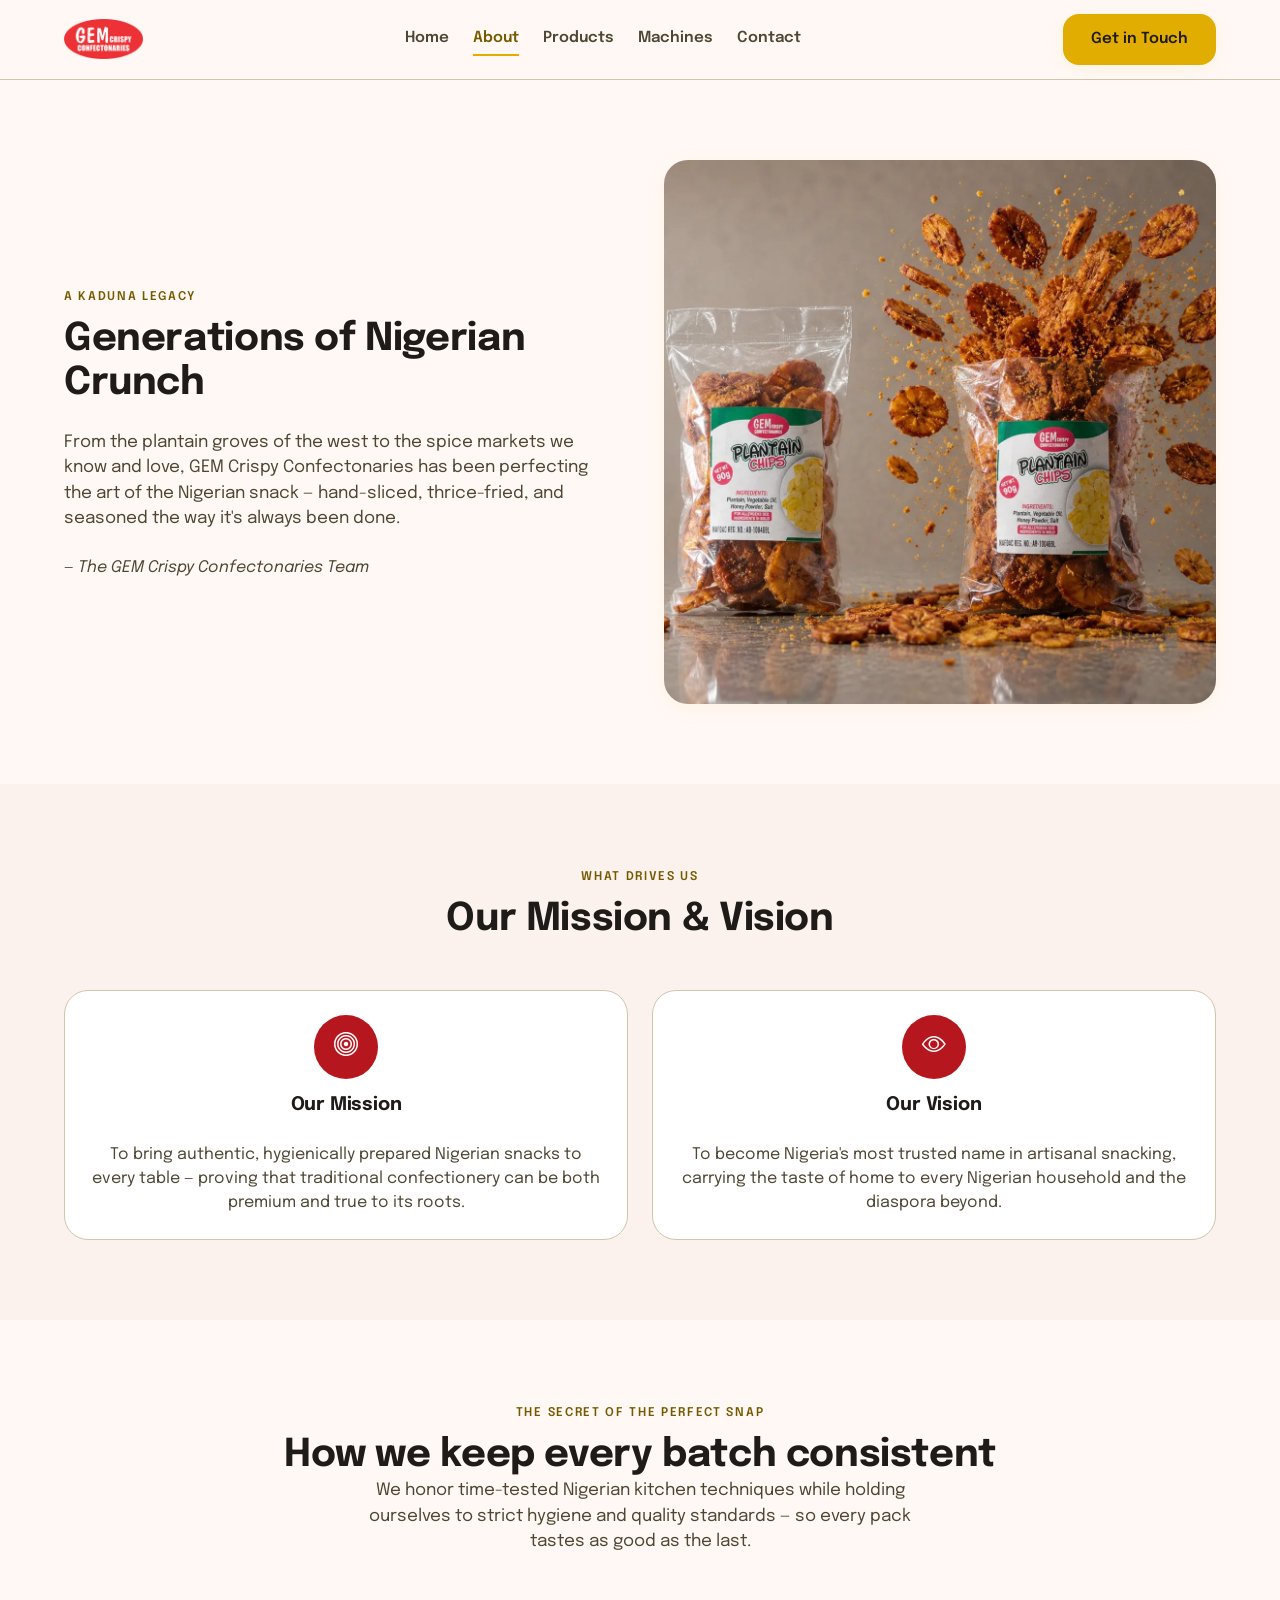
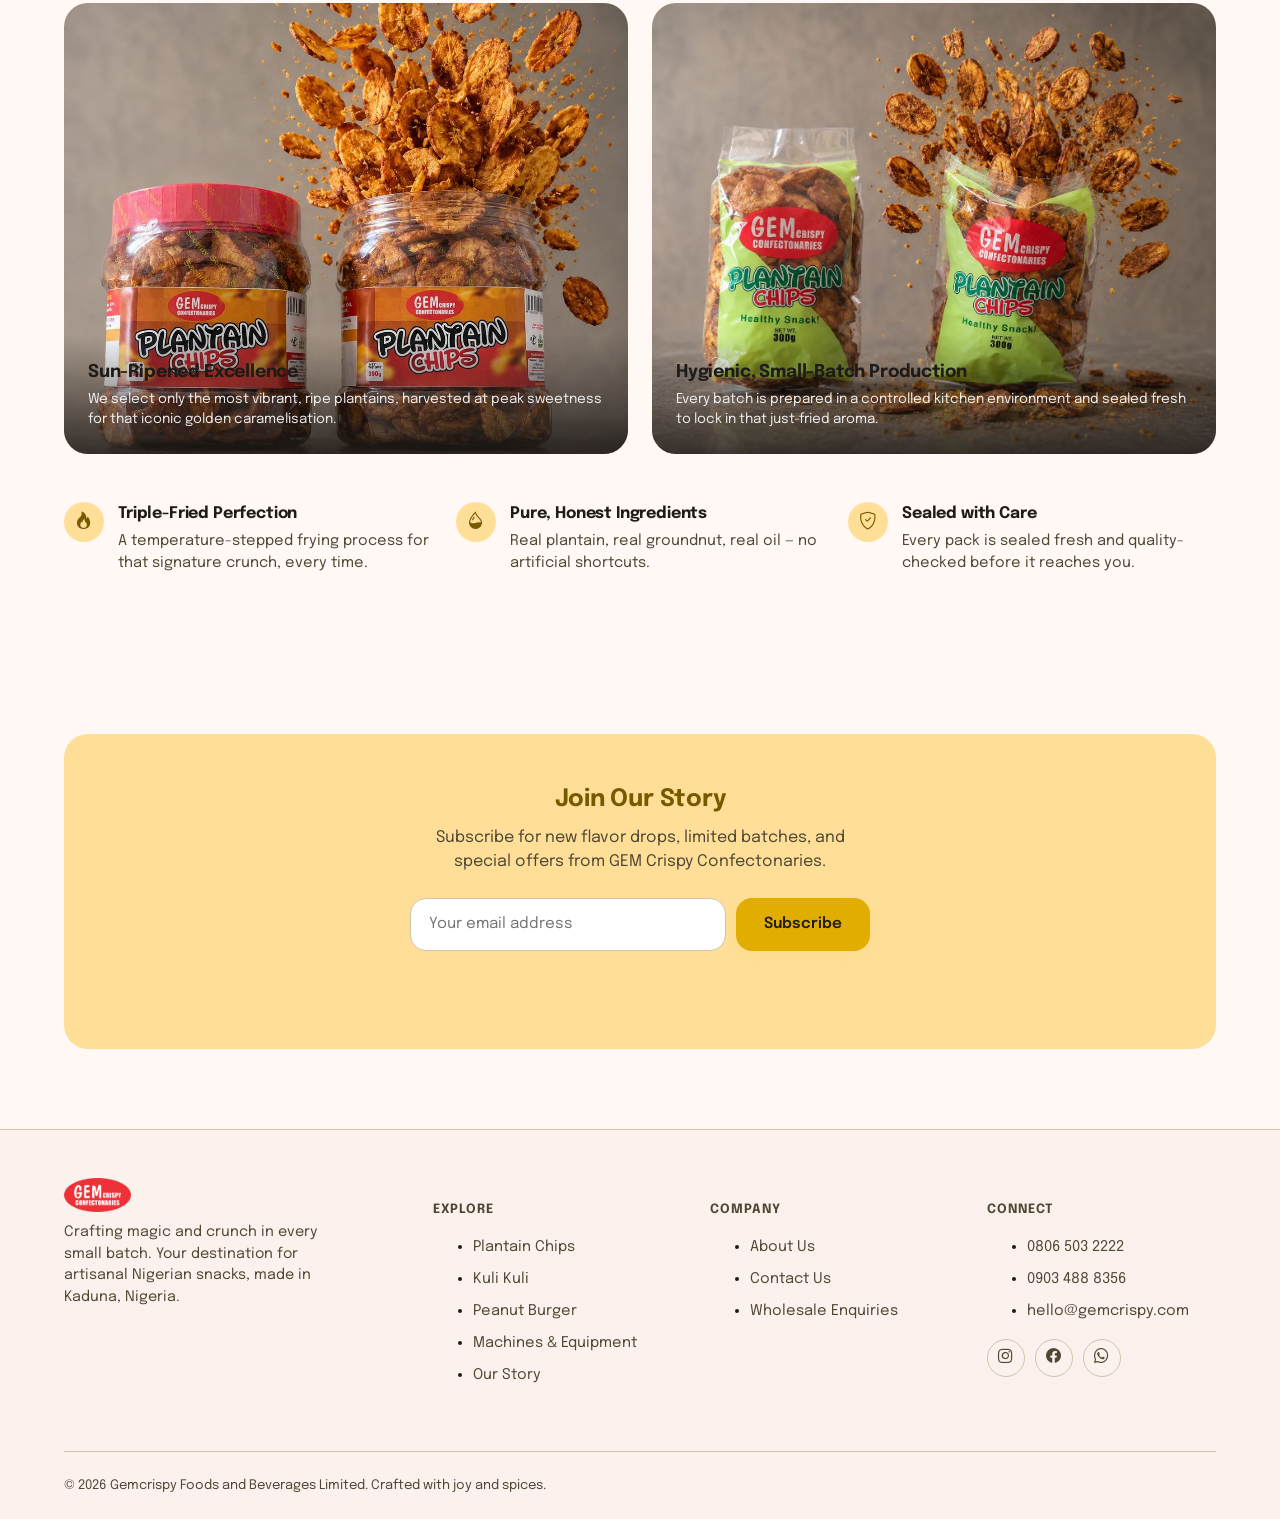
==== commit c492c75f: "Remove footer tagline, replace testimonial dots with initials avatars" ====
--- a/about.html
+++ b/about.html
@@ -193,7 +193,6 @@
     </div>
     <div class="footer-bottom">
       <span>&copy; <span data-year>2026</span> Gemcrispy Foods and Beverages Limited. Crafted with joy and spices.</span>
-      <span>Handmade in Kaduna, Nigeria</span>
     </div>
   </div>
 </footer>
--- a/css/styles.css
+++ b/css/styles.css
@@ -553,6 +553,23 @@
 .stars { color: var(--color-primary); letter-spacing: 2px; margin-bottom: 10px; }
 .testimonial-author { display: flex; align-items: center; gap: 10px; margin-top: var(--space-md); }
 .avatar-dot { width: 34px; height: 34px; border-radius: 50%; background: var(--color-primary-container); }
+.avatar-initials {
+  width: 34px;
+  height: 34px;
+  border-radius: 50%;
+  background: var(--color-primary-container);
+  color: var(--color-primary-dark);
+  display: flex;
+  align-items: center;
+  justify-content: center;
+  font-size: 0.7rem;
+  font-weight: 700;
+  flex-shrink: 0;
+}
+.avatar-initials.on-accent {
+  background: rgba(255,255,255,0.25);
+  color: #fff;
+}
 .testimonial-author strong { display: block; font-size: 0.9rem; }
 .testimonial-author span { font-size: 0.8rem; opacity: 0.75; }
 
